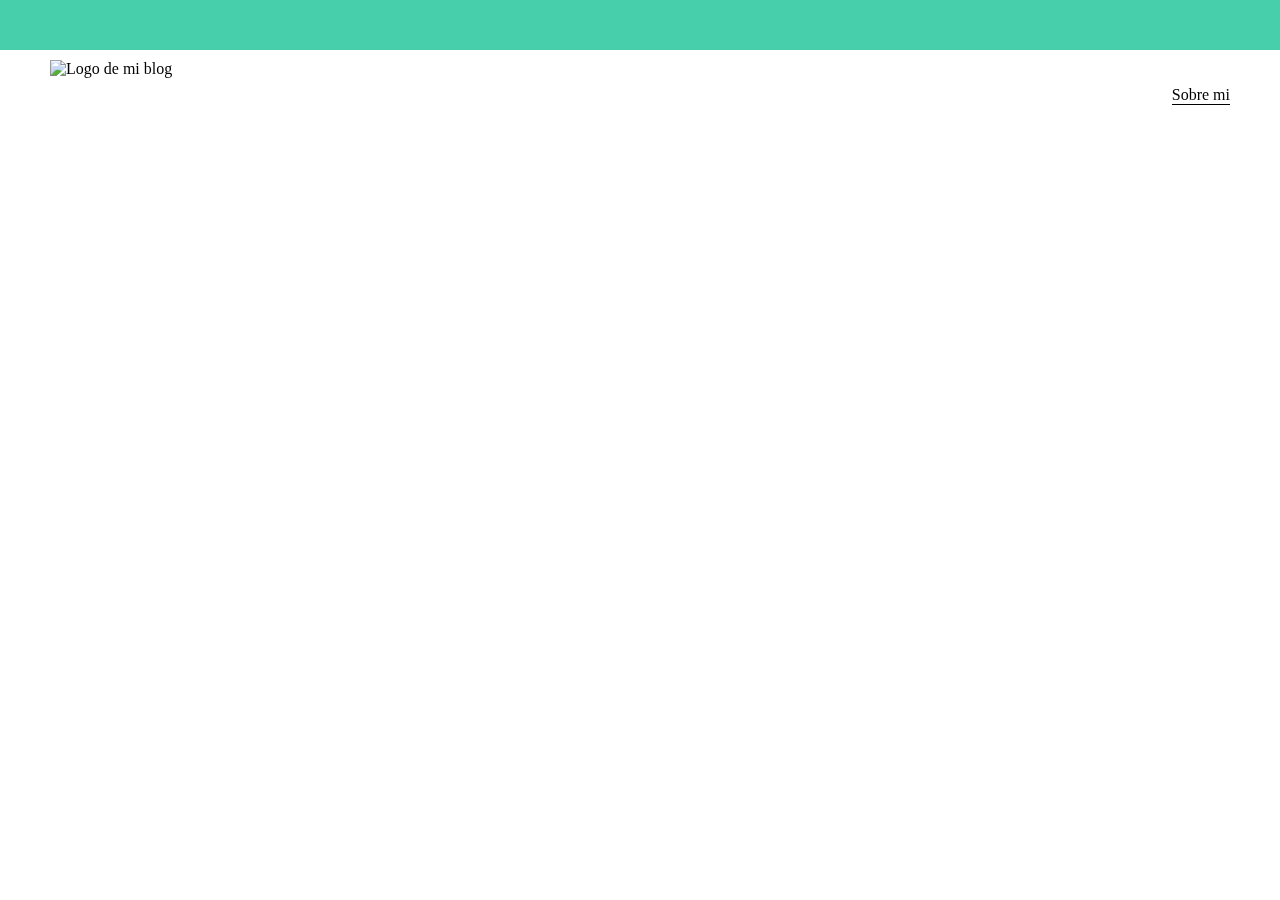
==== index.html @ c962a20b "Agregando imagenes al header" ====
<!DOCTYPE html>
<html lang="en">

<head>
    <meta charset="UTF-8" />
    <meta http-equiv="X-UA-Compatible" content="IE=edge" />
    <meta name="viewport" content="width=device-width, initial-scale=1.0" />
    <title>Mi Blog</title>
    <link rel="stylesheet" href="./css/main.css" />
    <link rel="stylesheet" href="./css/font/flaticon.css">
</head>

<body>
    <header>
        <section class="header-icons-container">
            <div class="icons">
                <a href=""><span class="flaticon-001-facebook"></span></a>
                <a href=""><span class="flaticon-002-twitter"></span></a>
                <a href=""><span class="flaticon-011-instagram"></span></a>
                <a href=""><span class="flaticon-010-linkedin"></span></a>
                <a href=""><span class="flaticon-008-youtube"></span></a>
            </div>
        </section>
        <nav>
            <section class="nav-logo-container">
                <a href="/"><img src="./assets/img/Logo-negro.png" alt="Logo de mi blog"></a>
            </section>
            <section class="profile-link">
                <a href="./perfil.html">Sobre mi</a>
            </section>
        </nav>
    </header>
</body>

</html>
---- css/main.css ----
body{
    margin: 0;
    padding: 0;
    position: fixed; /*     Con esto podemos lograr que nuestra main page sea de tamano completo a la pantalla sin scroll*/
    top: 0;
    bottom: 0;
    left: 0;
    right: 0;
}

a{
    text-decoration: none;
    display: inline; /*para que se puedan poner de forma horizontal*/
    color: black;
}

header{
    width: 100%;
    height: 140px;
    display: grid;
    grid-template-rows: 1fr 1fr; /*para que tenga dos filas de espacio*/
}

header .header-icons-container{
    width: 100%;
    height: 50px;
    display: grid;
    background-color: #47cfac;
}
header .header-icons-container .icons{
    width: 300px;
    height: auto;
    display: flex;
    justify-items: flex-end;
    align-items: center;
    justify-content: space-between;
    justify-self: end;
    margin-right: 50px;
}

header .icons span{
    color: white;
}

nav{
    display: grid;
    grid-template-columns: 1fr 1fr;
    height: 90px;
}
nav .nav-logo-container{
    margin-left: 50px;
}

nav .nav-logo-container img{ /*Aca modificamos el tamano del logo*/
    width: 220px;
    margin-top: 10px;
}
nav .profile-link{
    display: flex;
    align-items: center; /*alinea verticalmente*/
    justify-content: flex-end;
    margin-right: 50px;
}
nav .profile-link a{
    color: black;
    border-bottom: 1px solid black;
}
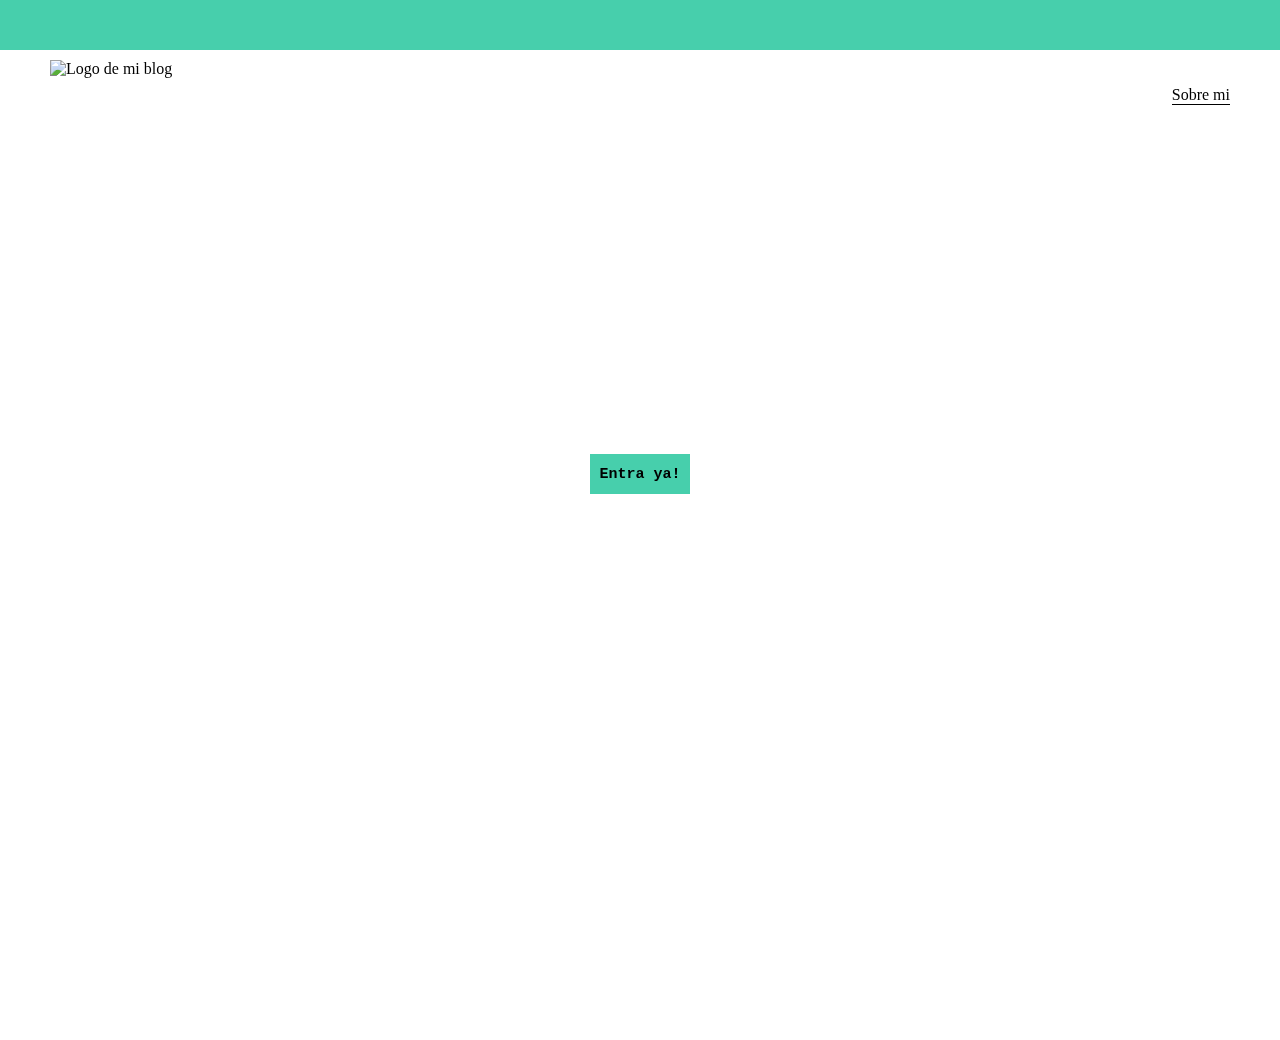
==== commit 671f8b43: "Agregando el main de la pagina principal" ====
--- a/index.html
+++ b/index.html
@@ -30,6 +30,15 @@
             </section>
         </nav>
     </header>
+    <main>
+        <section class="main-container">
+                <h2 class="main-container-title">Conoce las novedades y noticias del Mundo Tech</h2>
+                <div class="main-container-buttom">
+                    <a href="">Entra ya!</a>
+                </div>
+            
+        </section>
+    </main>
 </body>
 
 </html>--- a/css/main.css
+++ b/css/main.css
@@ -64,4 +64,36 @@
 nav .profile-link a{
     color: black;
     border-bottom: 1px solid black;
+}
+
+main {
+    height: 100%;
+    background-image: url(/assets/img/Cover.png);
+    background-size: cover;
+    background-position: center;
+    display: flex;
+    justify-content: center;
+}
+main .main-container {
+    text-align: center;
+    margin-top: 5.7rem;
+    font-family: monospace;
+}
+main .main-container .main-container-title {
+    color: white;
+    letter-spacing: 10px;
+    font-size: 40px;
+    width: 50rem;
+}
+main .main-container .main-container-buttom {
+    height: 40px;
+    background-color: #47cfac;
+    width: 100px;
+    margin: 100px auto;
+    display: grid;
+}
+main .main-container .main-container-buttom a {
+    font-size: 15px;
+    margin: auto;
+    font-weight: bold;
 }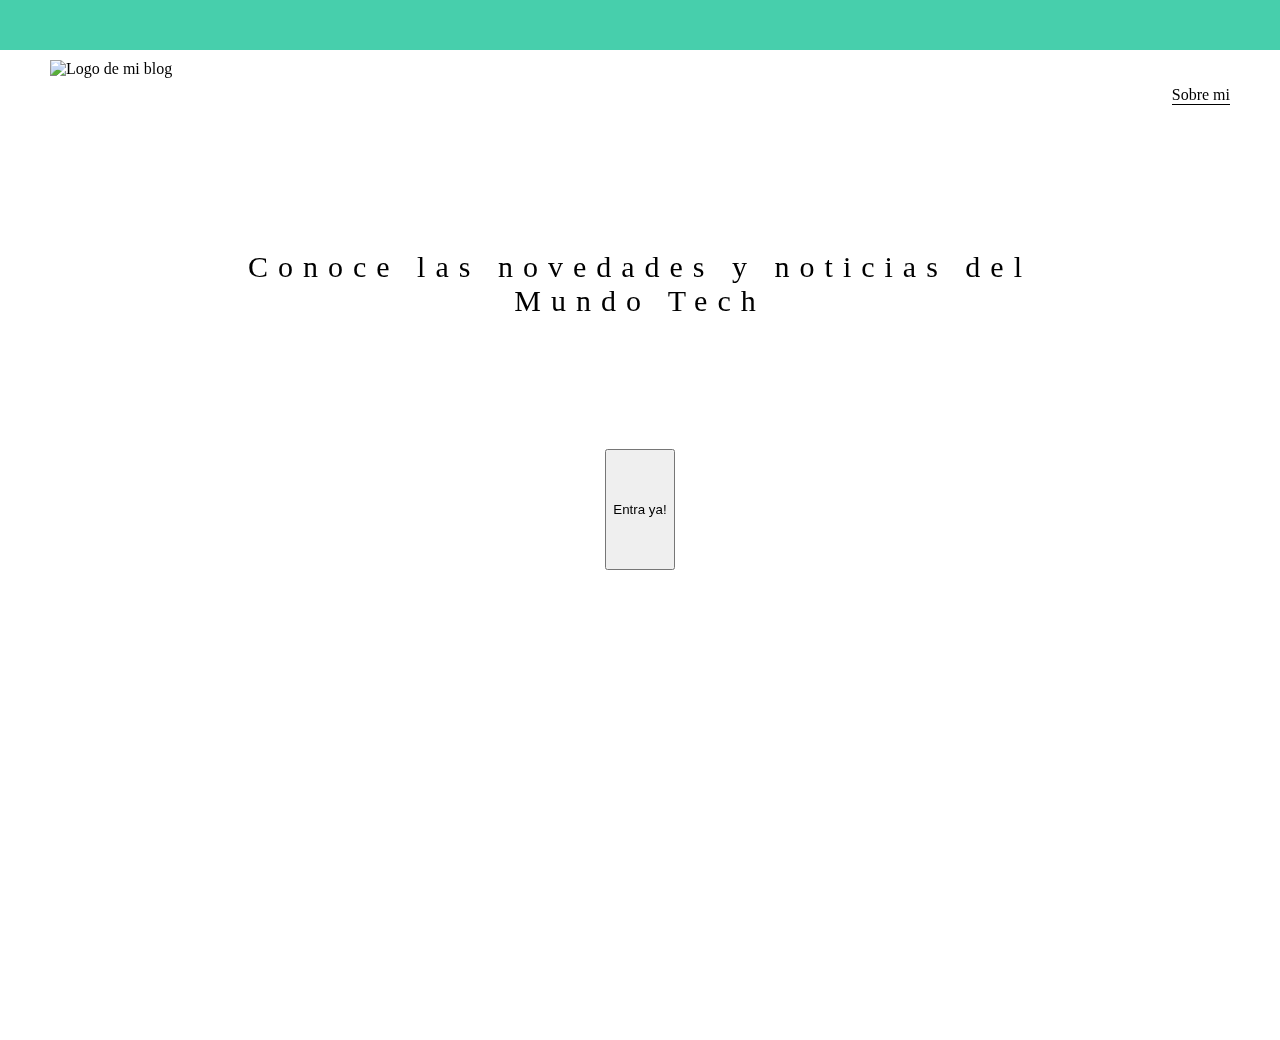
==== commit 55991478: "Manejo de Grid para posicionar contenedores. Tambien elimine la parte del main que ya estaba para ha" ====
--- a/index.html
+++ b/index.html
@@ -30,13 +30,12 @@
             </section>
         </nav>
     </header>
-    <main>
+    <main class="home-main">
         <section class="main-container">
-                <h2 class="main-container-title">Conoce las novedades y noticias del Mundo Tech</h2>
-                <div class="main-container-buttom">
-                    <a href="">Entra ya!</a>
-                </div>
-            
+            <p class="home-main-text">Conoce las novedades y noticias del Mundo Tech</p>
+            <button class="home-main-buttom">
+                <a href="blogs.html">Entra ya!</a>
+            </button>
         </section>
     </main>
 </body>
--- a/css/main.css
+++ b/css/main.css
@@ -66,34 +66,22 @@
     border-bottom: 1px solid black;
 }
 
-main {
+.home-main {
+    display: grid;
+    grid-template-columns: 1fr 4fr 1fr;
     height: 100%;
-    background-image: url(/assets/img/Cover.png);
-    background-size: cover;
-    background-position: center;
-    display: flex;
-    justify-content: center;
 }
-main .main-container {
+.home-main section{
+    display: grid;
+    grid-column: 2;
+    justify-items: center;
+    height: 350px;
+    margin-top: 80px;
+}
+.home-main-text{
+    font-size: 30px;
+    font-weight: 700px;
+    letter-spacing: 10px;
+    color: black;
     text-align: center;
-    margin-top: 5.7rem;
-    font-family: monospace;
-}
-main .main-container .main-container-title {
-    color: white;
-    letter-spacing: 10px;
-    font-size: 40px;
-    width: 50rem;
-}
-main .main-container .main-container-buttom {
-    height: 40px;
-    background-color: #47cfac;
-    width: 100px;
-    margin: 100px auto;
-    display: grid;
-}
-main .main-container .main-container-buttom a {
-    font-size: 15px;
-    margin: auto;
-    font-weight: bold;
 }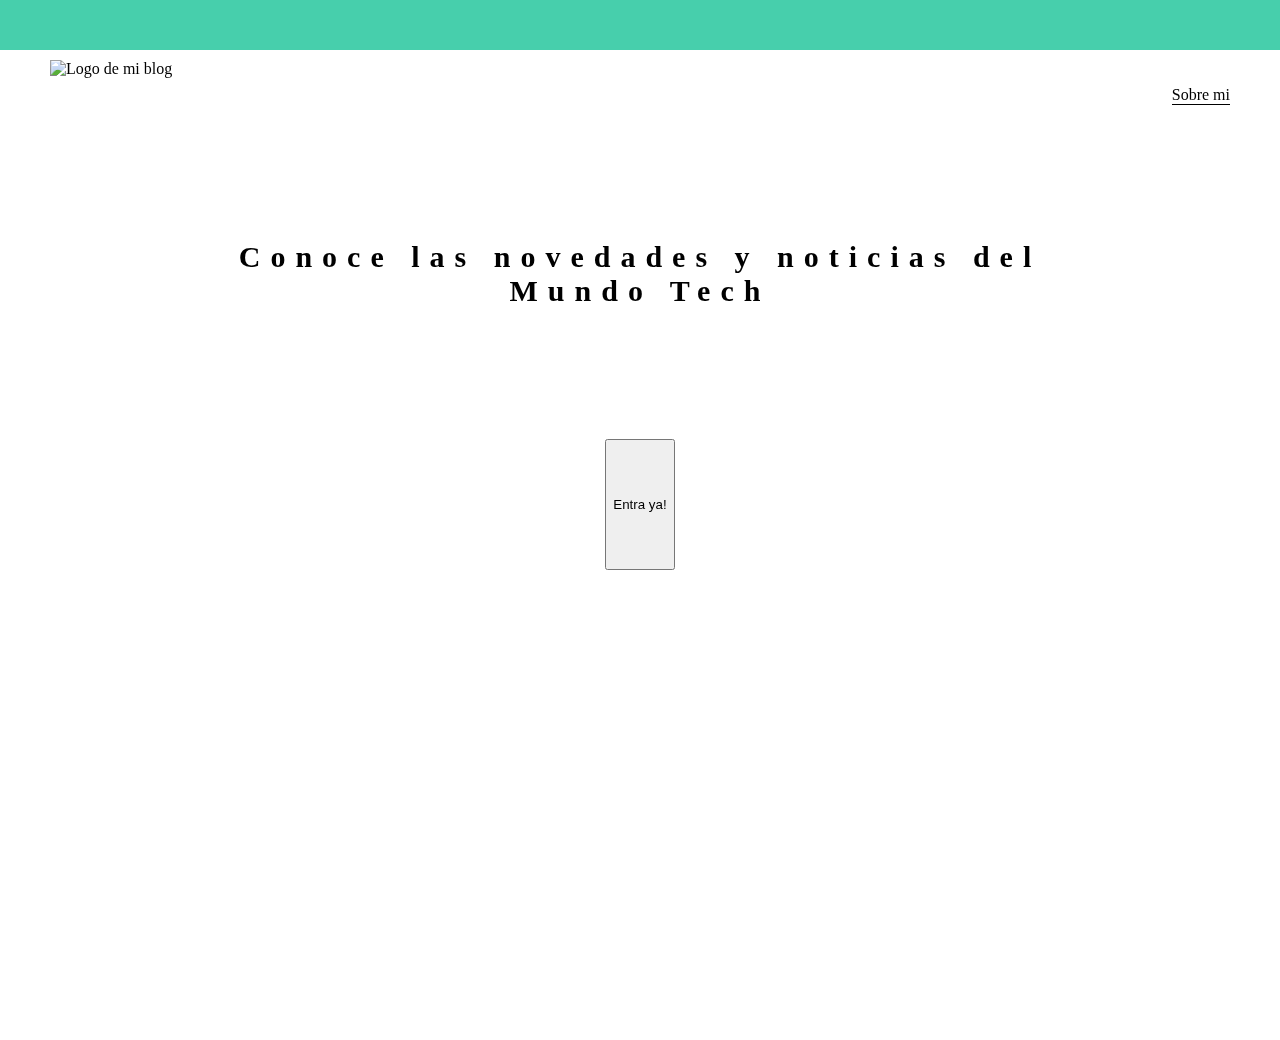
==== commit d328b56c: "Manejo de imagenes de Background" ====
--- a/index.html
+++ b/index.html
@@ -32,7 +32,7 @@
     </header>
     <main class="home-main">
         <section class="main-container">
-            <p class="home-main-text">Conoce las novedades y noticias del Mundo Tech</p>
+            <h1 class="home-main-text">Conoce las novedades y noticias del Mundo Tech</h1>
             <button class="home-main-buttom">
                 <a href="blogs.html">Entra ya!</a>
             </button>
--- a/css/main.css
+++ b/css/main.css
@@ -70,6 +70,10 @@
     display: grid;
     grid-template-columns: 1fr 4fr 1fr;
     height: 100%;
+    background-image: url('../assets/img/Cover.png');
+    background-position: center;
+    background-repeat: no-repeat;
+    background-size: cover;
 }
 .home-main section{
     display: grid;
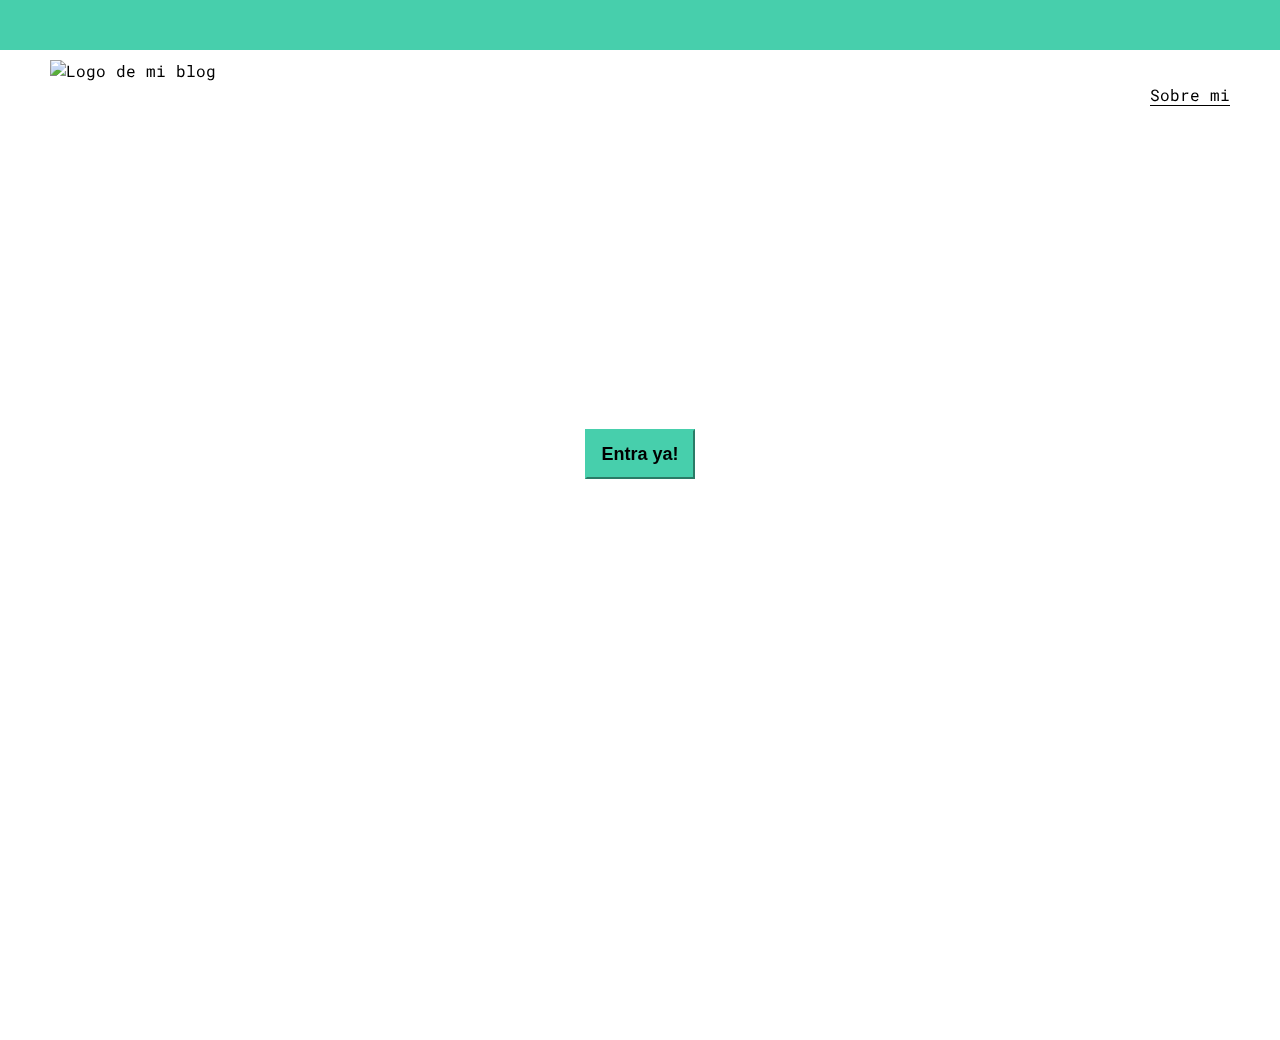
==== commit 80d40154: "Terminando el home, en donde se modifico el boton y el color del titulo" ====
--- a/index.html
+++ b/index.html
@@ -33,7 +33,7 @@
     <main class="home-main">
         <section class="main-container">
             <h1 class="home-main-text">Conoce las novedades y noticias del Mundo Tech</h1>
-            <button class="home-main-buttom">
+            <button class="home-main-button">
                 <a href="blogs.html">Entra ya!</a>
             </button>
         </section>
--- a/css/main.css
+++ b/css/main.css
@@ -1,4 +1,9 @@
+
+@import url('https://fonts.googleapis.com/css2?family=Roboto+Mono:wght@400;500;700&family=Roboto+Slab:wght@400;700&family=Roboto:wght@400;500;700;900&display=swap');
+
+
 body{
+    font-family: 'Roboto mono',monospace;
     margin: 0;
     padding: 0;
     position: fixed; /*     Con esto podemos lograr que nuestra main page sea de tamano completo a la pantalla sin scroll*/
@@ -83,9 +88,22 @@
     margin-top: 80px;
 }
 .home-main-text{
+    font-family: 'Roboto mono', monospace;
     font-size: 30px;
     font-weight: 700px;
     letter-spacing: 10px;
-    color: black;
+    color: white;
     text-align: center;
+}
+.home-main-button{
+    width: 110px;
+    height: 50px;
+    background: #47cfac;
+    display: grid;
+    align-items: center;   
+    border-color: #47cfac; 
+}
+.home-main-button a{
+    font-weight: 700;
+    font-size: 18px;
 }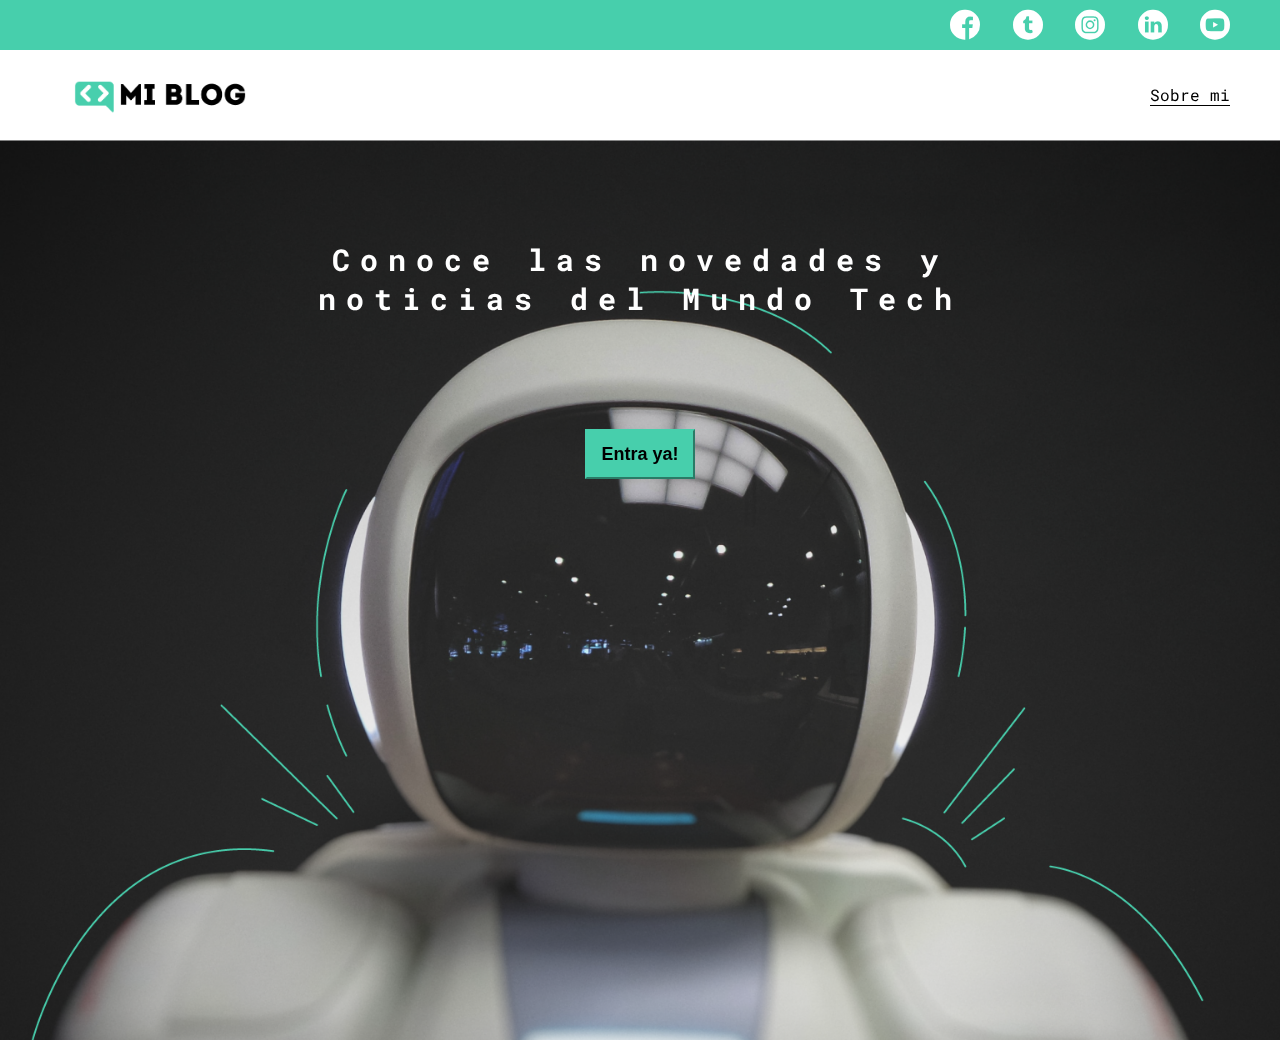
==== commit 1f5e70d2: "Agregando imagen y estilos a la primera secccion del main" ====
--- a/index.html
+++ b/index.html
@@ -10,7 +10,7 @@
     <link rel="stylesheet" href="./css/font/flaticon.css">
 </head>
 
-<body>
+<body class="home-body">
     <header>
         <section class="header-icons-container">
             <div class="icons">
--- a/css/main.css
+++ b/css/main.css
@@ -6,12 +6,17 @@
     font-family: 'Roboto mono',monospace;
     margin: 0;
     padding: 0;
+
+    
+}
+.home-body{
     position: fixed; /*     Con esto podemos lograr que nuestra main page sea de tamano completo a la pantalla sin scroll*/
     top: 0;
     bottom: 0;
     left: 0;
     right: 0;
 }
+
 
 a{
     text-decoration: none;
@@ -106,4 +111,40 @@
 .home-main-button a{
     font-weight: 700;
     font-size: 18px;
+}
+
+.blogs-main{
+    display: grid;
+}
+
+.blogs-news-container{
+    background-color: #e6e9ed;
+    padding: 0 50px 40px; /*Es el espacio interno que hay en un contenedor*/
+}
+
+.blogs-main-new{
+    display: grid;
+    grid-template-columns: 2fr 1fr;
+    grid-template-rows: 2fr;
+}
+.blogs-news-img-container{
+    grid-column: 1;
+}
+
+.blogs-news-img-container img{
+    width: 85%;
+}
+.blogs-news-info-container{
+    grid-column: 2;
+}
+.blogs-news-info-container p{
+    margin-bottom: 35px;
+}
+.blogs-posts-container{
+    padding: 0 50px 40px;
+}
+.blogs-posts-container h3{
+    border-bottom: 1px solid #cdd2da;
+    padding-bottom: 20px;
+    text-align: center;
 }--- a/css/font/flaticon.css
+++ b/css/font/flaticon.css
@@ -0,0 +1,46 @@
+	/*
+  	Flaticon icon font: Flaticon
+  	Creation date: 20/12/2018 09:27
+  	*/
+
+@font-face {
+  font-family: "Flaticon";
+  src: url("./Flaticon.eot");
+  src: url("./Flaticon.eot?#iefix") format("embedded-opentype"),
+       url("./Flaticon.woff") format("woff"),
+       url("./Flaticon.ttf") format("truetype"),
+       url("./Flaticon.svg#Flaticon") format("svg");
+  font-weight: normal;
+  font-style: normal;
+}
+
+@media screen and (-webkit-min-device-pixel-ratio:0) {
+  @font-face {
+    font-family: "Flaticon";
+    src: url("./Flaticon.svg#Flaticon") format("svg");
+  }
+}
+
+[class^="flaticon-"]:before, [class*=" flaticon-"]:before,
+[class^="flaticon-"]:after, [class*=" flaticon-"]:after {   
+  font-family: Flaticon;
+        font-size: 30px;
+font-style: normal;
+margin-left: 20px;
+}
+
+.flaticon-001-facebook:before { content: "\f100"; }
+.flaticon-002-twitter:before { content: "\f101"; }
+.flaticon-003-whatsapp:before { content: "\f102"; }
+.flaticon-004-groupme:before { content: "\f103"; }
+.flaticon-005-kik:before { content: "\f104"; }
+.flaticon-006-skype:before { content: "\f105"; }
+.flaticon-007-periscope:before { content: "\f106"; }
+.flaticon-008-youtube:before { content: "\f107"; }
+.flaticon-009-itunes:before { content: "\f108"; }
+.flaticon-010-linkedin:before { content: "\f109"; }
+.flaticon-011-instagram:before { content: "\f10a"; }
+.flaticon-012-messenger:before { content: "\f10b"; }
+.flaticon-013-twitter-1:before { content: "\f10c"; }
+.flaticon-014-snapchat:before { content: "\f10d"; }
+.flaticon-015-reddit:before { content: "\f10e"; }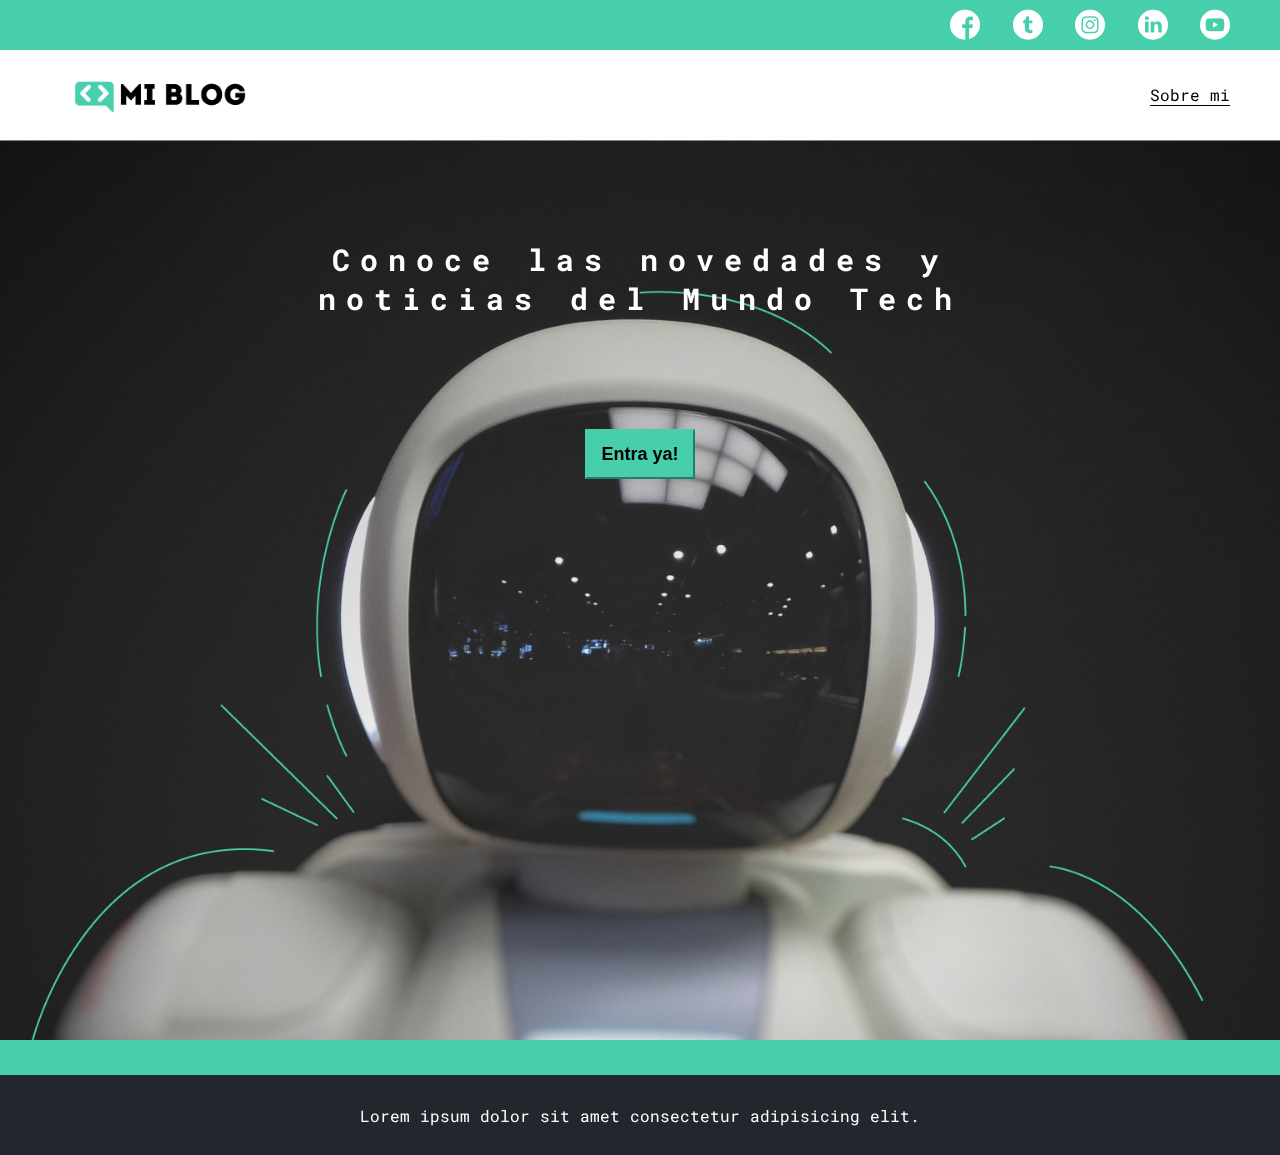
==== commit 75130613: "Terminando la seccion de post" ====
--- a/index.html
+++ b/index.html
@@ -38,6 +38,9 @@
             </button>
         </section>
     </main>
+    <footer>
+        <p>Lorem ipsum dolor sit amet consectetur adipisicing elit.</p>
+    </footer>
 </body>
 
 </html>--- a/css/main.css
+++ b/css/main.css
@@ -147,4 +147,32 @@
     border-bottom: 1px solid #cdd2da;
     padding-bottom: 20px;
     text-align: center;
+}
+.blogs-button{
+    border: 1px solid #47cfac;
+    padding: 10px 15px;
+    font-size: 12px;
+}
+.blogs-posts-container .post-container{
+    display: inline-block;
+    padding-left: 10px;
+    max-width: 30%;
+    margin-bottom: 50px;
+}
+.blogs-posts-container .post-container p{
+    margin-bottom: 35px;
+}
+.blogs-posts-container .post-container img{
+    width: 100%;
+}
+footer {
+    width: 100%;
+    height: 80px;
+    background-color: #22272d;
+    border-top: 35px solid #47cfac;
+    text-align: center;
+}
+footer p{
+    color: white;
+    margin-top: 30px;
 }